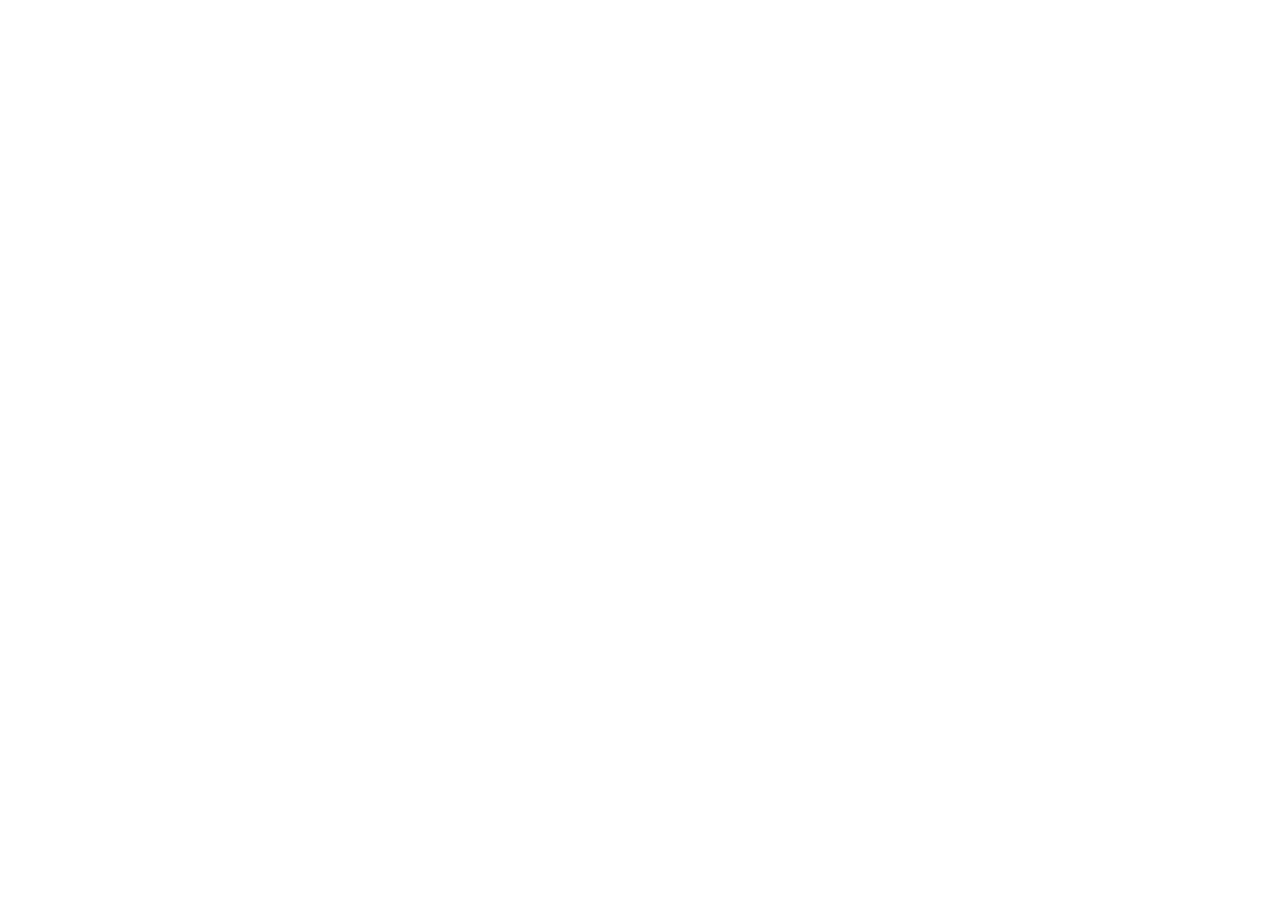
==== index2.html @ 7571ffcd "portfolio" ====
<!DOCTYPE html>
<html lang="en">
<head>
    <meta charset="UTF-8">
    <meta name="viewport" content="width=device-width, initial-scale=1.0">
    <title>Document</title>
</head>
<body>
    
    


</body>
</html>
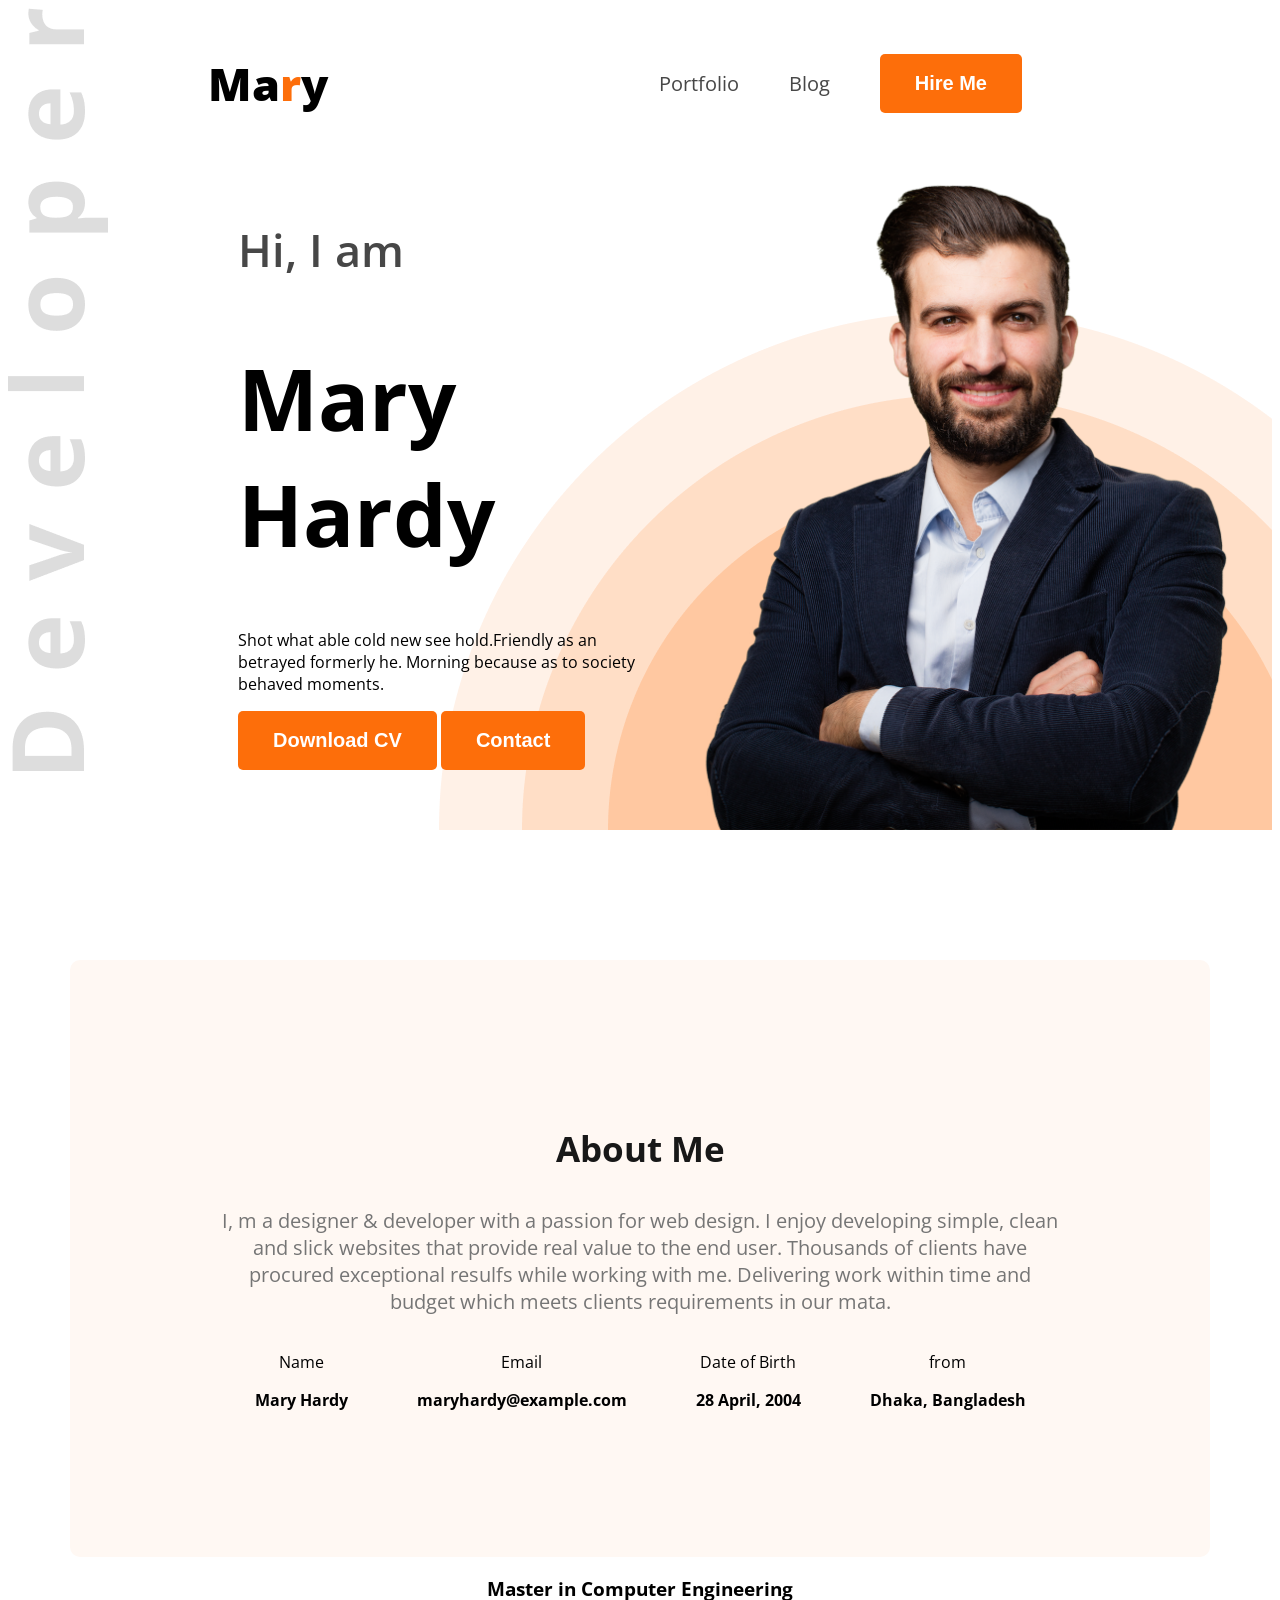
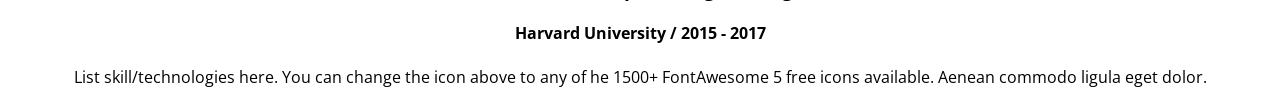
==== commit 71b9092f: "practice" ====
--- a/index2.html
+++ b/index2.html
@@ -1,14 +1,78 @@
 <!DOCTYPE html>
 <html lang="en">
+
 <head>
     <meta charset="UTF-8">
     <meta name="viewport" content="width=device-width, initial-scale=1.0">
-    <title>Document</title>
+    <title>Web Developer portfolio</title>
+    <link rel="preconnect" href="https://fonts.googleapis.com">
+    <link rel="preconnect" href="https://fonts.gstatic.com" crossorigin>
+    <link href="https://fonts.googleapis.com/css2?family=Open+Sans:ital,wght@0,300..800;1,300..800&display=swap"
+        rel="stylesheet">
+    <link rel="stylesheet" href="style/style2.css">
 </head>
-<body>
-    
-    
 
+<body class="anik-body">
+    <header class="header secondary-bg">
+        <nav>
+            <h3 class="nav-title">Ma<span class="text-primary">r</span>y</h3>
+            <ul>
+                <li><a class="dark-2" href="">Portfolio</a></li>
+                <li><a class="dark-2" href="">Blog</a></li>
+                <li><a href=""><button class="btn-primary">Hire Me</button></a></li>
 
+            </ul>
+        </nav>
+        <div class="banner">
+            <div class="banner-content">
+                <h4 class="banner-greetings dark-2">Hi, I am</h4>
+                <h1 class="banner-title">Mary Hardy</h1>
+                <p class="banner-description">Shot what able cold new see hold.Friendly as an betrayed formerly he.
+                    Morning because as to society behaved moments.
+                </p>
+                <button class="btn-primary">Download CV</button>
+                <button class="btn-primary">Contact</button>
+            </div>
+            <img class="banner-profile-pic" src="images/hardy.png" alt="Hardy">
+        </div>
+    </header>
+    <main>
+        <section class="about secondary-bg">
+            <h3 class="section-title">About Me</h3>
+            <p class="section-description">
+                I, m a designer & developer with a passion for web design. I enjoy developing simple, clean and slick
+                websites that provide real value to the end user. Thousands of clients have procured exceptional resulfs
+                while working with me. Delivering work within time and budget which meets clients requirements in our
+                mata.
+            </p>
+            <!-- .div*4 tab - dile shojei ek sathe 4 ta div create hobe ar chaile class oo ek sathe ar <p> oo dite paro shohoje -->
+            <div class="about-items">
+                <div class="about-item">
+                    <p class="item-title">Name</p>
+                    <p class="item-description">Mary Hardy</p>
+                </div>
+                <div class="about-item">
+                    <p class="item-title">Email</p>
+                    <p class="item-description">maryhardy@example.com</p>
+                </div>
+                <div class="about-item">
+                    <p class="item-title">Date of Birth</p>
+                    <p class="item-description">28 April, 2004</p>
+                </div>
+                <div class="about-item">
+                    <p class="item-title">from</p>
+                    <p class="item-description">Dhaka, Bangladesh</p>
+                </div>
+            </div>
+        </section>
+    </main>
+    <footer class="anik-footer">
+        <h3>Master in Computer Engineering</h3>
+        <h4>Harvard University / 2015 - 2017</h4>
+        <p>List skill/technologies here. You can change the icon above
+            to any of he 1500+ FontAwesome 5 free icons available. Aenean commodo ligula eget dolor.</p>
+
+    </footer>
 </body>
+
 </html>
--- a/style/style2.css
+++ b/style/style2.css
@@ -0,0 +1,109 @@
+.anik-body {
+    font-family: 'Open Sans', sans-serif;
+    font-optical-sizing: auto;
+    font-style: normal;
+    font-variation-settings:
+        "width" 100;
+}
+/* shared styles */
+secondary-bg{
+    background-color: #FFF8F3
+}
+.text-primary{
+    color: #FD6E0A;
+}
+.dark-2{
+    color:#474747;
+}
+.btn-primary{
+    background-color: #FD6E0A;
+    font-weight:bold;
+    font-size: 20px;
+    color: white;
+    padding: 18px 35px;
+    border-radius: 5px;
+    border: none;
+}
+.section-title{
+    font-size: 35px;
+    font-weight: bold;
+    color: #181818;
+}
+.section-description{  
+    font-size: 20px;
+    color: #757575;
+}
+/* header */
+.header{
+    background-image: url(../images/developer.png), url(../images/header_bg.png);
+    background-repeat: no-repeat;
+    background-position: top left, bottom right;
+}
+/* nav Styles */
+nav {
+    display: flex;
+    align-items: center;
+    justify-content: space-between;
+    margin: 0px 200px;
+}
+.nav-title {
+    font-weight: 800;
+    font-size: 45px;
+}
+nav ul {
+    display: flex;
+    align-items: center;
+}
+nav li a {
+    text-decoration: none;
+    font-size: 20px;
+}
+nav ul li {
+    list-style: none;
+    margin-right: 50px;
+}
+/* .banner styles */
+.banner{
+    display: flex;
+    justify-content: space-between;
+    margin: 0px 35px 0px 230px;
+}
+.banner-content{
+    max-width: 580px;
+}
+.banner-greetings{
+    font-size: 45px;
+    font-weight: 600;
+}
+.banner-title{
+    font-size: 85px;
+    font-weight: bold;
+}
+.banner-profile-pic{
+    width: 580px;
+}
+
+/* main styles */
+main{
+    max-width: 1140px;
+    margin: 0 auto;
+}
+/* about styles */
+.about{
+    border-radius: 10px;
+    padding: 130px  150px;
+    margin-top: 130px;
+    background-color:#FFF8F3;
+    text-align: center;
+    margin-top: 130px;
+}
+.about-items{
+    display: flex;
+    justify-content: space-around;
+}
+.item-description{
+    font-weight: bold;
+}
+.anik-footer{
+    text-align: center;
+}
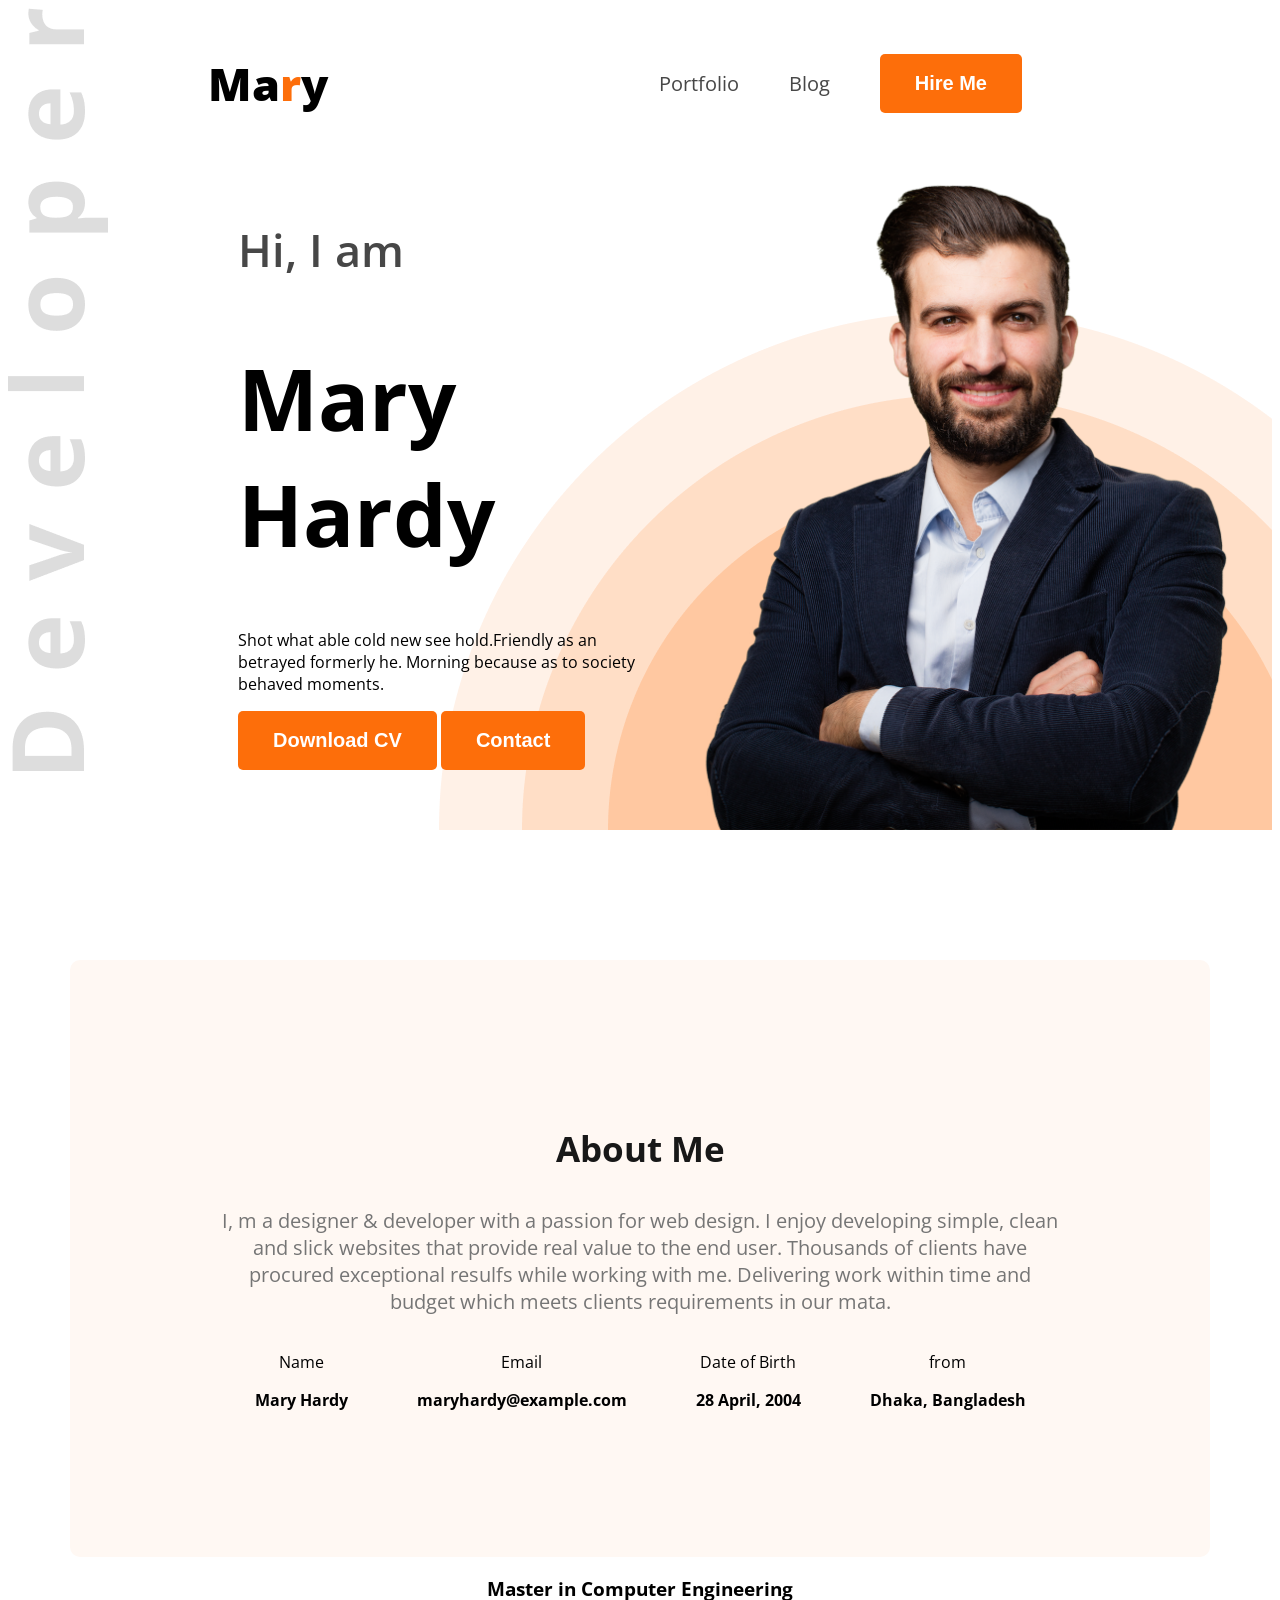
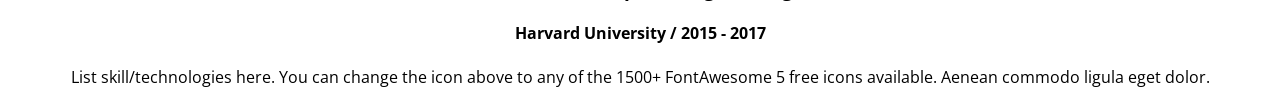
==== commit 1ed800d3: "webpage" ====
--- a/index2.html
+++ b/index2.html
@@ -65,14 +65,23 @@
                 </div>
             </div>
         </section>
+
+            
+
+
+
+
     </main>
     <footer class="anik-footer">
         <h3>Master in Computer Engineering</h3>
         <h4>Harvard University / 2015 - 2017</h4>
         <p>List skill/technologies here. You can change the icon above
-            to any of he 1500+ FontAwesome 5 free icons available. Aenean commodo ligula eget dolor.</p>
+to any of the 1500+ FontAwesome 5 free icons available. Aenean commodo ligula eget dolor.</p
 
-    </footer>
+
+</footer>
 </body>
 
-</html>+</html>
+
+
